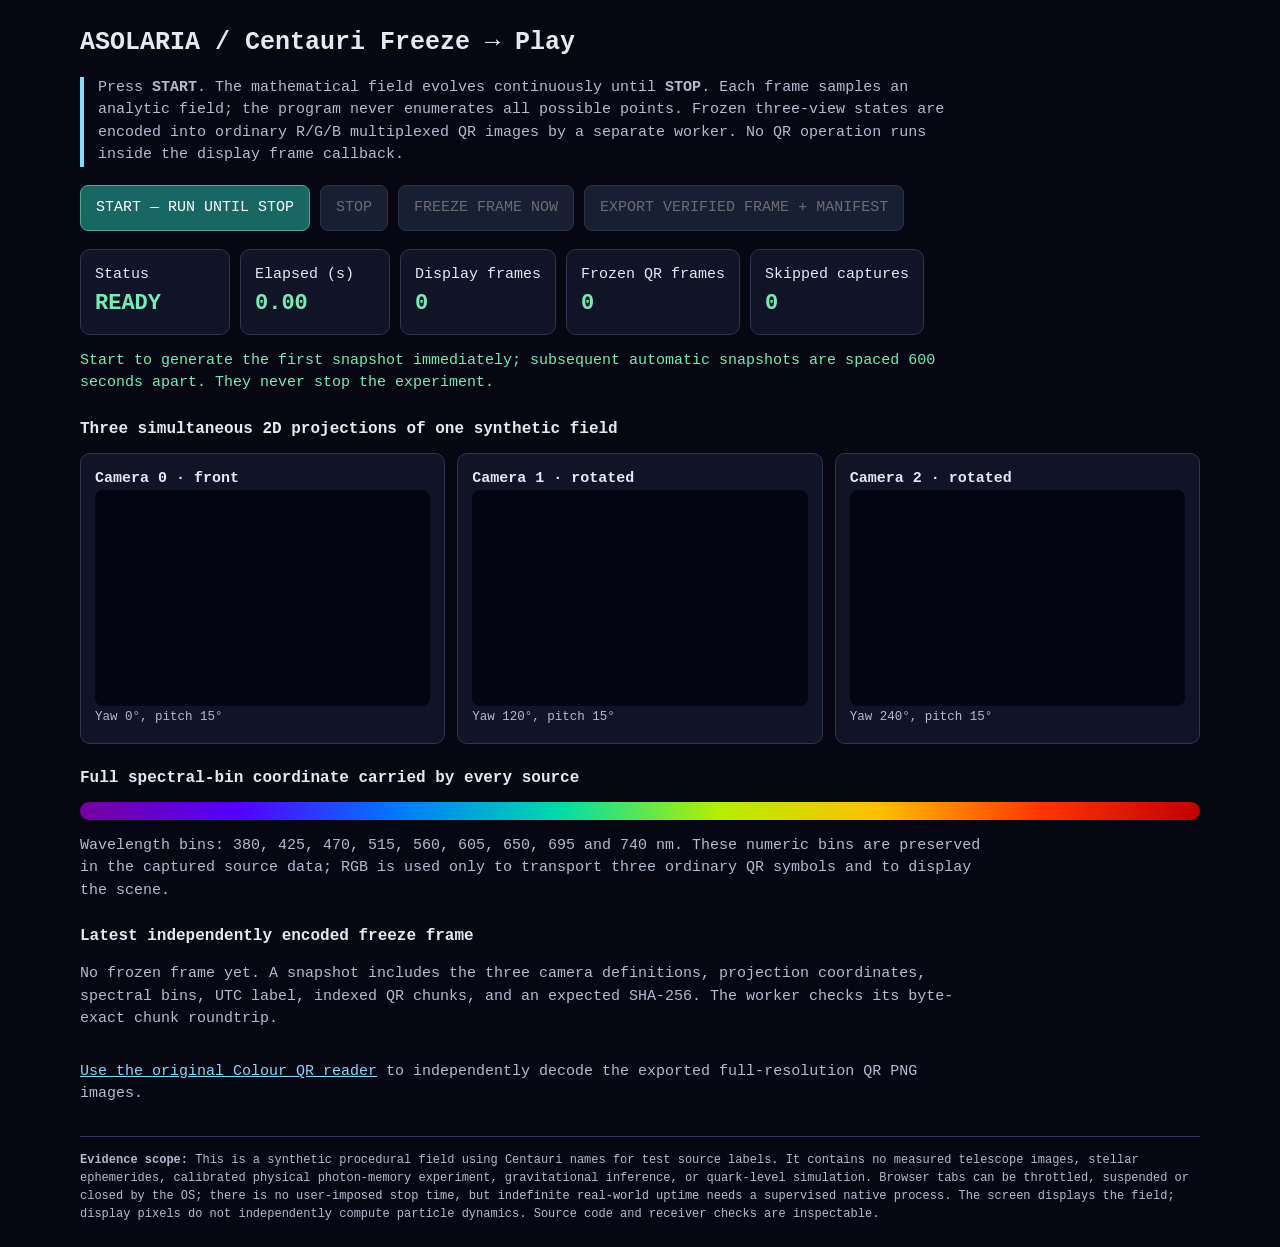
==== centauri/index.html @ 3299c108 "feat(centauri): add start-until-stop three-view rainbow field UI" ====
<!doctype html>
<html lang="en"><head><meta charset="utf-8"><meta name="viewport" content="width=device-width,initial-scale=1">
<title>Asolaria — Centauri Freeze / Play</title>
<style>
:root{color-scheme:dark;--bg:#070713;--panel:#111326;--line:#30364f;--fg:#e7e8f4;--dim:#b4bbcf;--a:#86d9fa;--ok:#76edb8}
*{box-sizing:border-box}body{background:var(--bg);color:var(--fg);font:15px/1.5 ui-monospace,monospace;margin:0;padding:24px}
main{max-width:1120px;margin:auto}h1{font-size:25px;margin:0 0 8px}h2{font-size:16px;margin:22px 0 12px}
p{color:var(--dim);max-width:100ch}a{color:var(--a)}.lead{border-left:4px solid var(--a);padding-left:14px}
.controls{display:flex;gap:10px;flex-wrap:wrap;margin:18px 0}
button{font:inherit;background:#364462;color:#fff;border:1px solid #697994;border-radius:8px;padding:11px 15px;cursor:pointer}
button.primary{background:#186764;border-color:#51a897}button:disabled{opacity:.4;cursor:default}
.metrics{display:flex;flex-wrap:wrap;gap:10px}.metric,.card{border:1px solid var(--line);background:var(--panel);border-radius:10px;padding:14px}
.metric{min-width:150px}.metric strong{display:block;font-size:22px;color:var(--ok)}
.row{display:grid;grid-template-columns:repeat(auto-fit,minmax(275px,1fr));gap:12px}
.card canvas{width:100%;aspect-ratio:1.55;display:block;border-radius:8px;background:#030513}
.card small{color:var(--dim)}.spectral{height:18px;border-radius:9px;background:linear-gradient(90deg,#7800a0,#5300ff,#007bff,#00dca9,#b6ee00,#ffbf00,#ff3500,#c00000)}
#qr-list{display:grid;grid-template-columns:repeat(auto-fit,minmax(220px,1fr));gap:12px}
.qr-item{border:1px solid var(--line);background:#fff;color:#111;padding:10px;border-radius:8px}
.qr-item canvas{width:100%;image-rendering:pixelated;background:#fff}.qr-item button{display:block;width:100%;margin-top:6px}
#notice{color:var(--ok);min-height:22px;white-space:pre-wrap}code{color:#ffda93}footer{margin-top:30px;border-top:1px solid var(--line);padding-top:14px;font-size:12px;color:var(--dim)}
</style></head>
<body><main>
<h1>ASOLARIA / Centauri Freeze → Play</h1>
<p class="lead">Press <b>START</b>. The mathematical field evolves continuously until <b>STOP</b>. Each frame samples an analytic field; the program never enumerates all possible points. Frozen three-view states are encoded into ordinary R/G/B multiplexed QR images by a separate worker. No QR operation runs inside the display frame callback.</p>
<div class="controls">
<button id="start" class="primary">START — RUN UNTIL STOP</button>
<button id="stop" disabled>STOP</button>
<button id="capture" disabled>FREEZE FRAME NOW</button>
<button id="export" disabled>EXPORT VERIFIED FRAME + MANIFEST</button>
</div>
<div class="metrics" role="status" aria-live="polite">
<div class="metric">Status <strong id="status">READY</strong></div>
<div class="metric">Elapsed (s) <strong id="elapsed">0.00</strong></div>
<div class="metric">Display frames <strong id="frame-count">0</strong></div>
<div class="metric">Frozen QR frames <strong id="captures">0</strong></div>
<div class="metric">Skipped captures <strong id="skipped">0</strong></div>
</div>
<p id="notice">Start to generate the first snapshot immediately; subsequent automatic snapshots are spaced 600 seconds apart. They never stop the experiment.</p>
<h2>Three simultaneous 2D projections of one synthetic field</h2>
<div class="row">
<div class="card"><b>Camera 0 · front</b><canvas id="view0" width="360" height="232"></canvas><small>Yaw 0°, pitch 15°</small></div>
<div class="card"><b>Camera 1 · rotated</b><canvas id="view1" width="360" height="232"></canvas><small>Yaw 120°, pitch 15°</small></div>
<div class="card"><b>Camera 2 · rotated</b><canvas id="view2" width="360" height="232"></canvas><small>Yaw 240°, pitch 15°</small></div>
</div>
<h2>Full spectral-bin coordinate carried by every source</h2>
<div class="spectral" aria-label="Illustrative visible rainbow from violet through red"></div>
<p>Wavelength bins: 380, 425, 470, 515, 560, 605, 650, 695 and 740 nm. These numeric bins are preserved in the captured source data; RGB is used only to transport three ordinary QR symbols and to display the scene.</p>
<h2>Latest independently encoded freeze frame</h2>
<p id="snapshot-info">No frozen frame yet. A snapshot includes the three camera definitions, projection coordinates, spectral bins, UTC label, indexed QR chunks, and an expected SHA-256. The worker checks its byte-exact chunk roundtrip.</p>
<div id="qr-list"></div>
<p><a href="https://jessebrown1980.github.io/the-colour-qr/" target="_blank" rel="noopener">Use the original Colour QR reader</a> to independently decode the exported full-resolution QR PNG images.</p>
<footer><b>Evidence scope:</b> This is a synthetic procedural field using Centauri names for test source labels. It contains no measured telescope images, stellar ephemerides, calibrated physical photon-memory experiment, gravitational inference, or quark-level simulation. Browser tabs can be throttled, suspended or closed by the OS; there is no user-imposed stop time, but indefinite real-world uptime needs a supervised native process. The screen displays the field; display pixels do not independently compute particle dynamics. Source code and receiver checks are inspectable.</footer>
</main><script type="module" src="./app.mjs"></script></body></html>
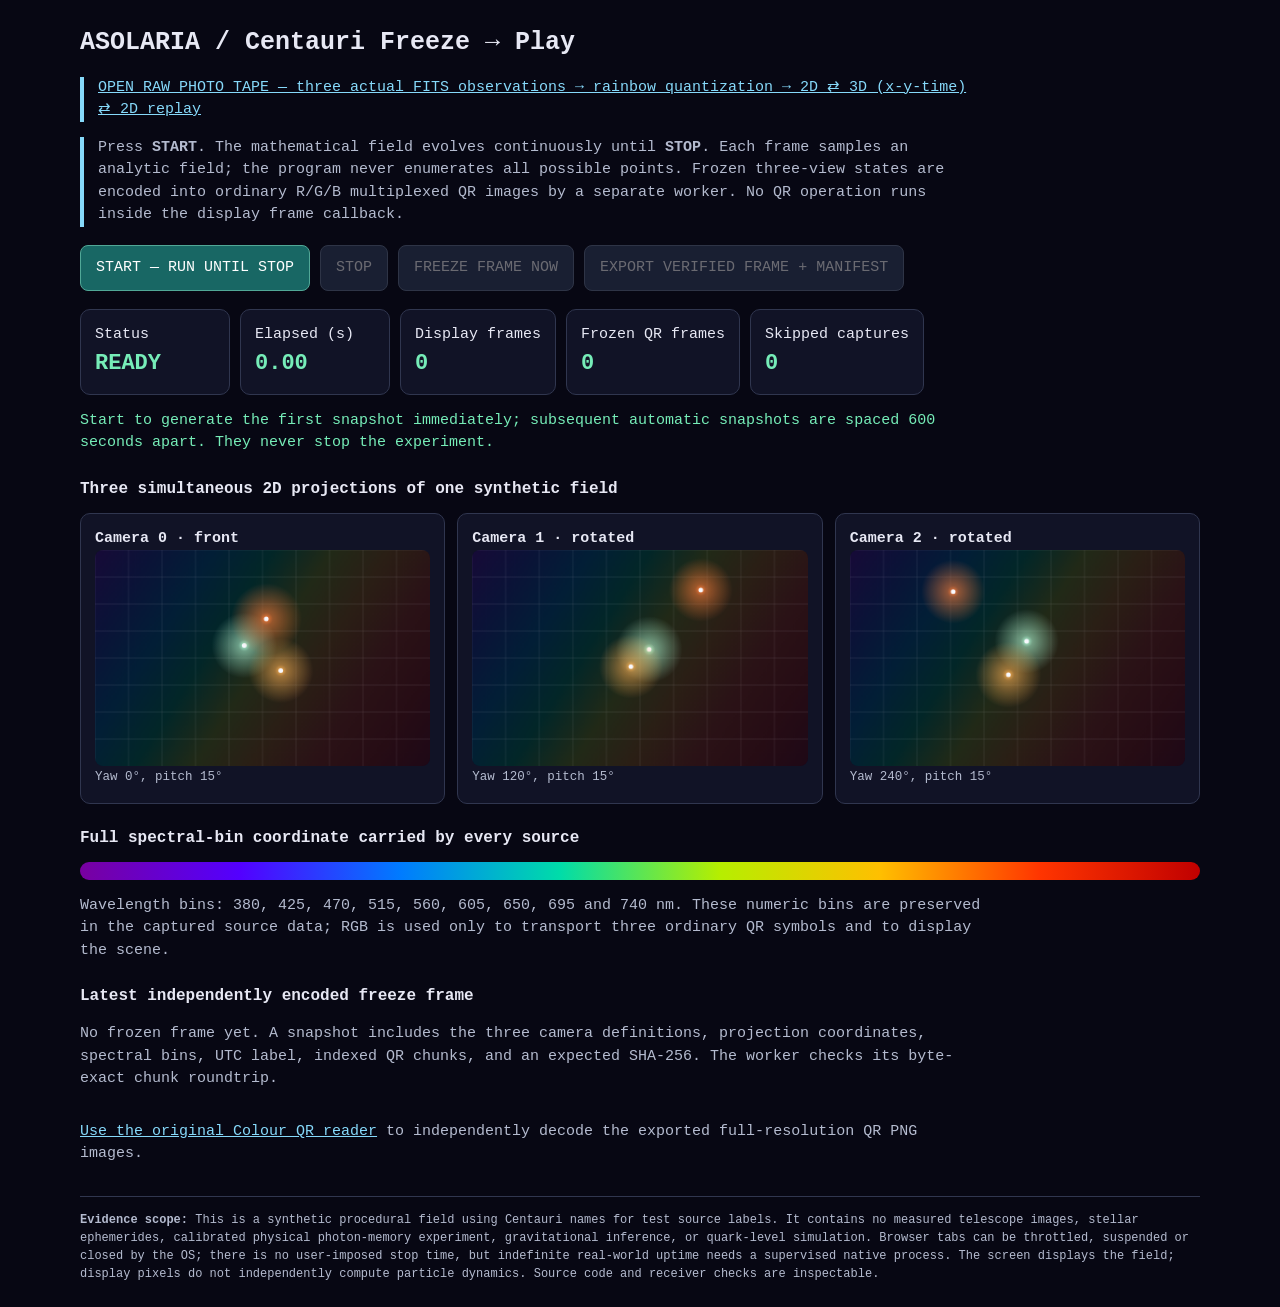
==== commit 75e9a567: "feat(centauri): link actual raw photo tape separately from toy mathematical fixture" ====
--- a/centauri/index.html
+++ b/centauri/index.html
@@ -21,6 +21,7 @@
 </style></head>
 <body><main>
 <h1>ASOLARIA / Centauri Freeze → Play</h1>
+<p class="lead"><a href="./observed/">OPEN RAW PHOTO TAPE — three actual FITS observations → rainbow quantization → 2D ⇄ 3D (x-y-time) ⇄ 2D replay</a></p>
 <p class="lead">Press <b>START</b>. The mathematical field evolves continuously until <b>STOP</b>. Each frame samples an analytic field; the program never enumerates all possible points. Frozen three-view states are encoded into ordinary R/G/B multiplexed QR images by a separate worker. No QR operation runs inside the display frame callback.</p>
 <div class="controls">
 <button id="start" class="primary">START — RUN UNTIL STOP</button>
